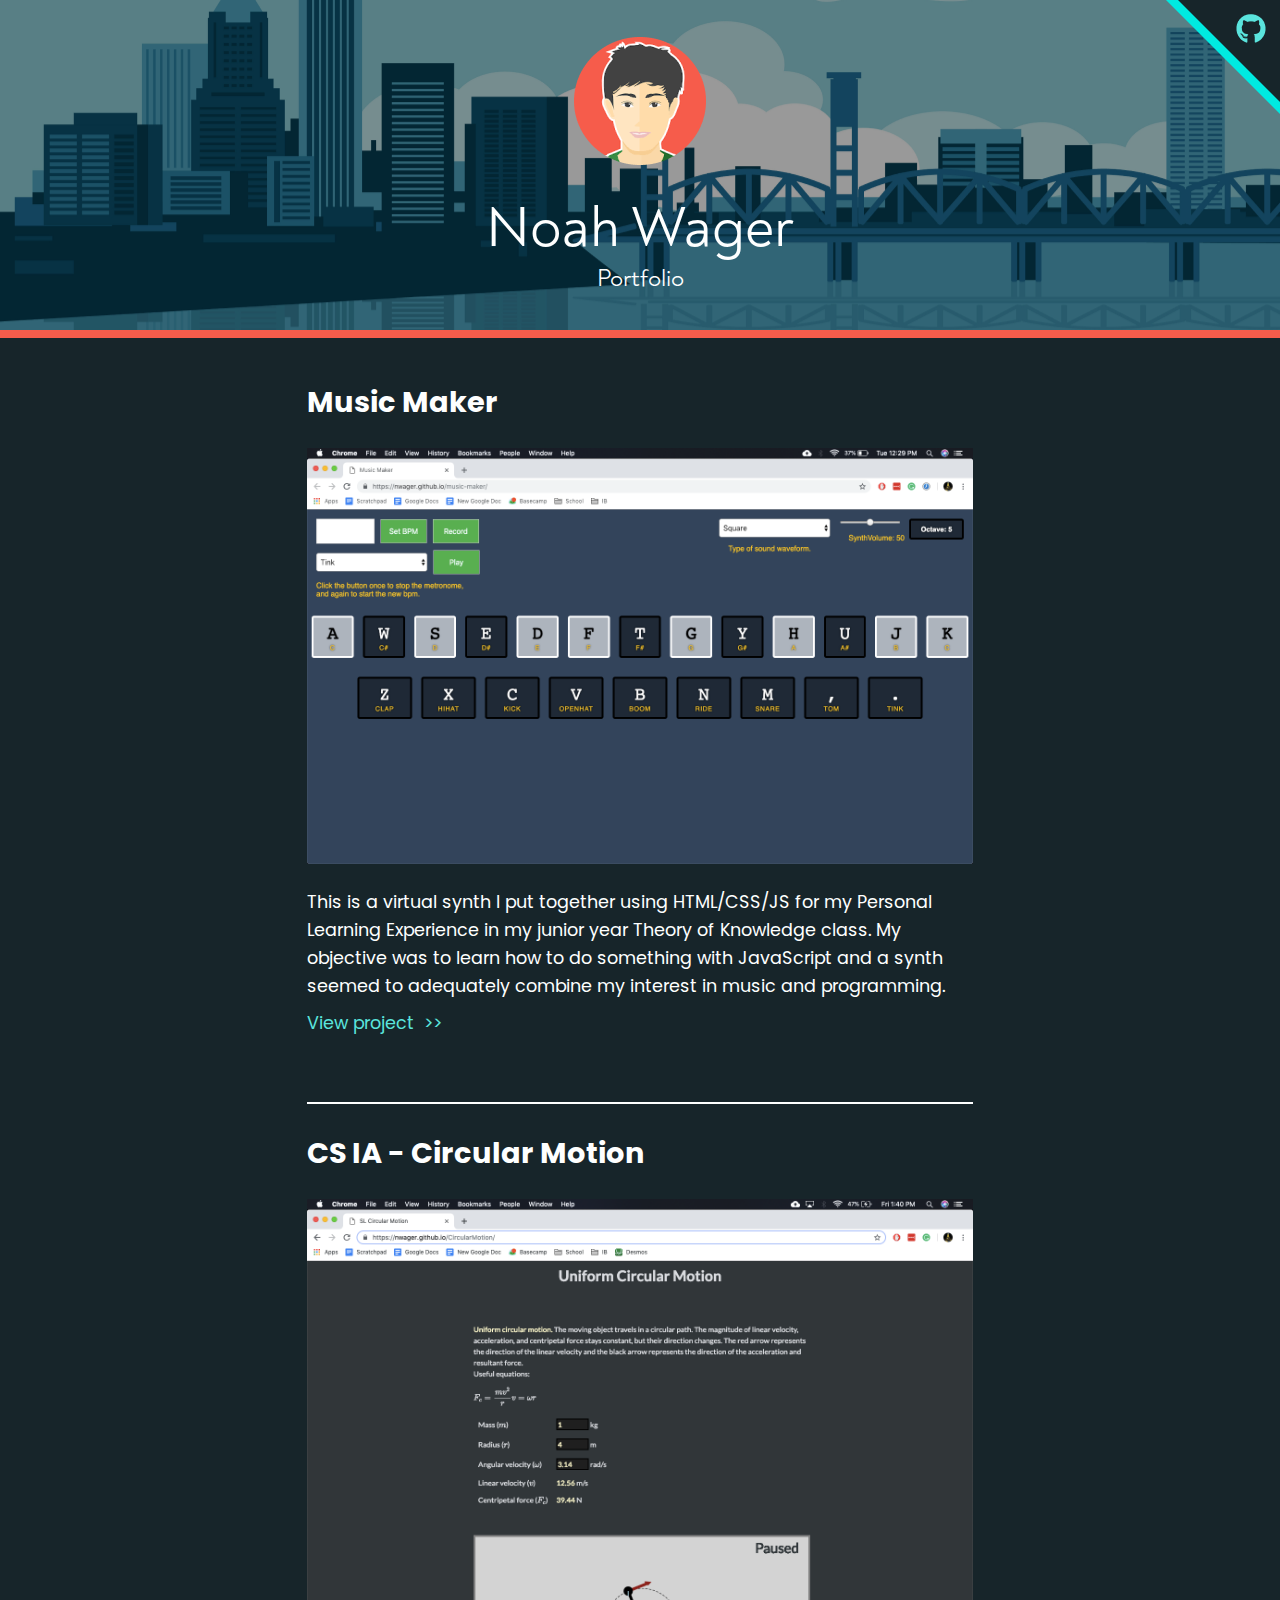
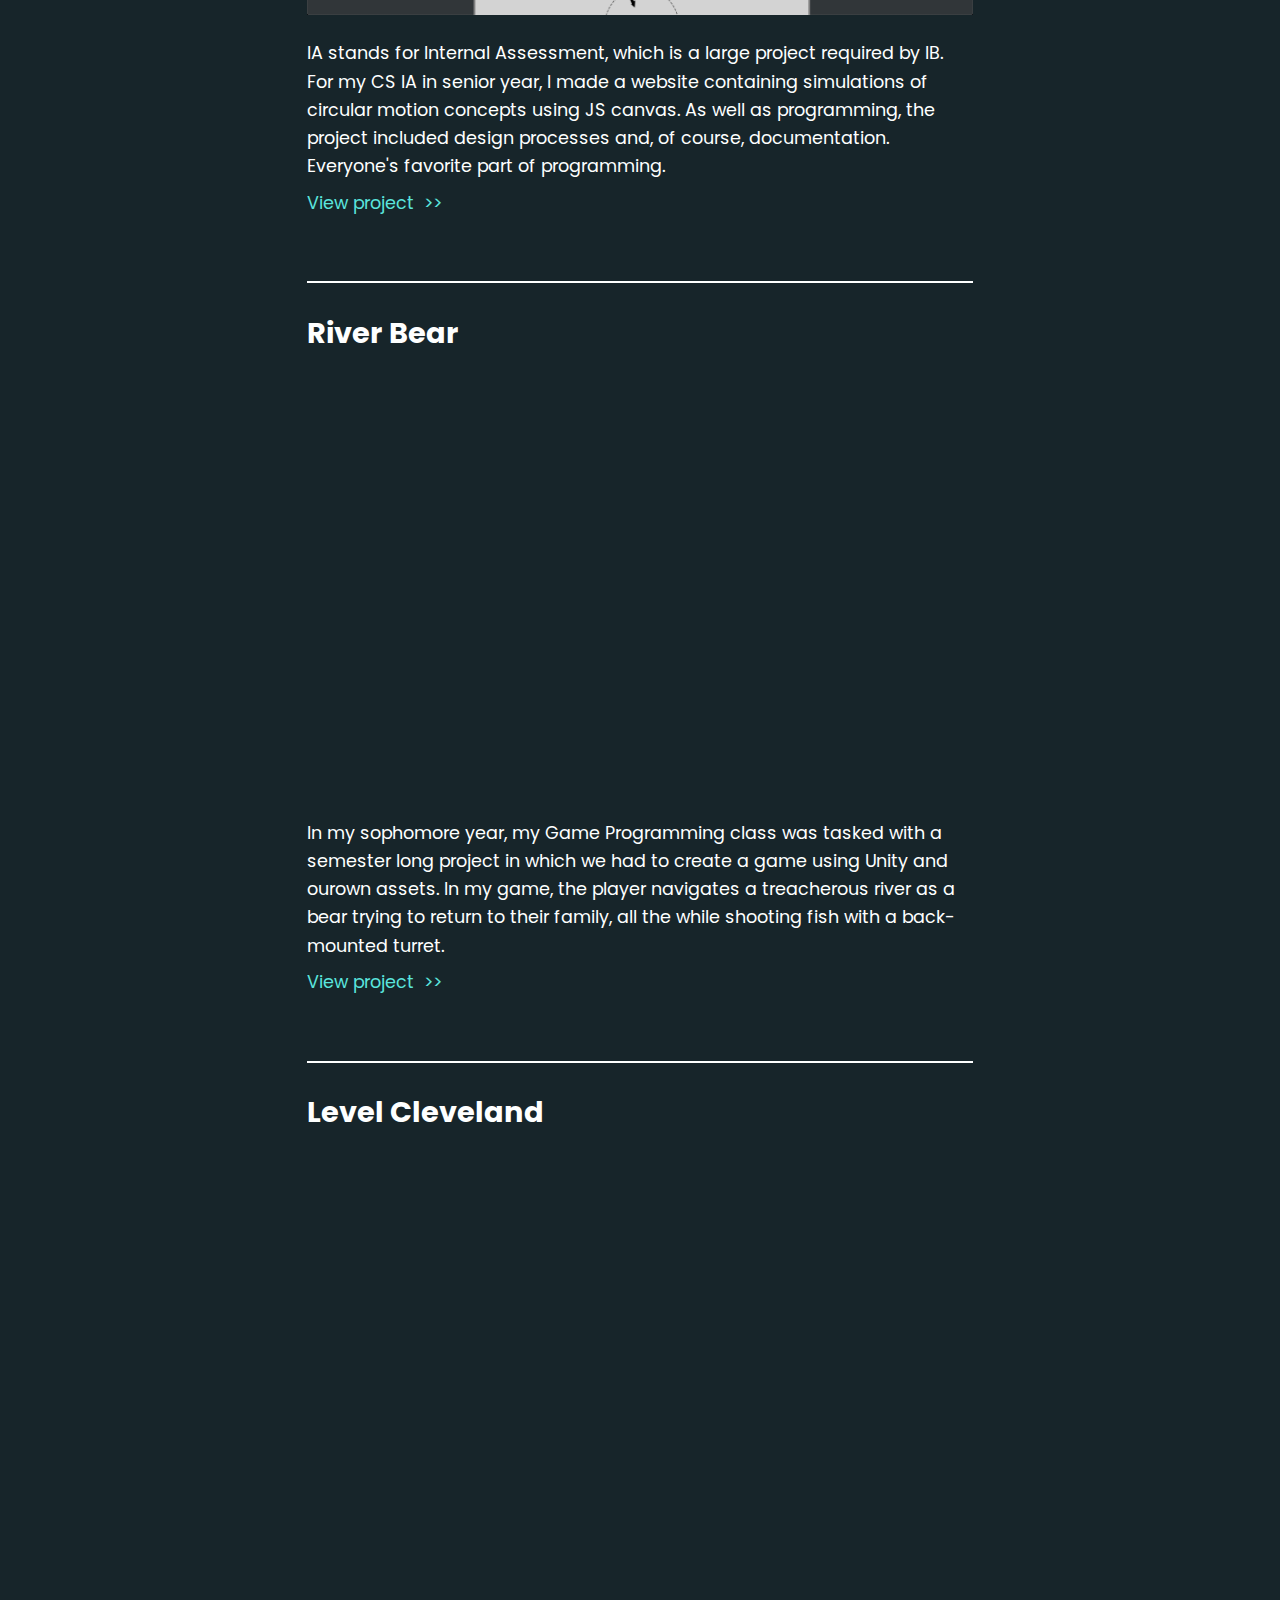
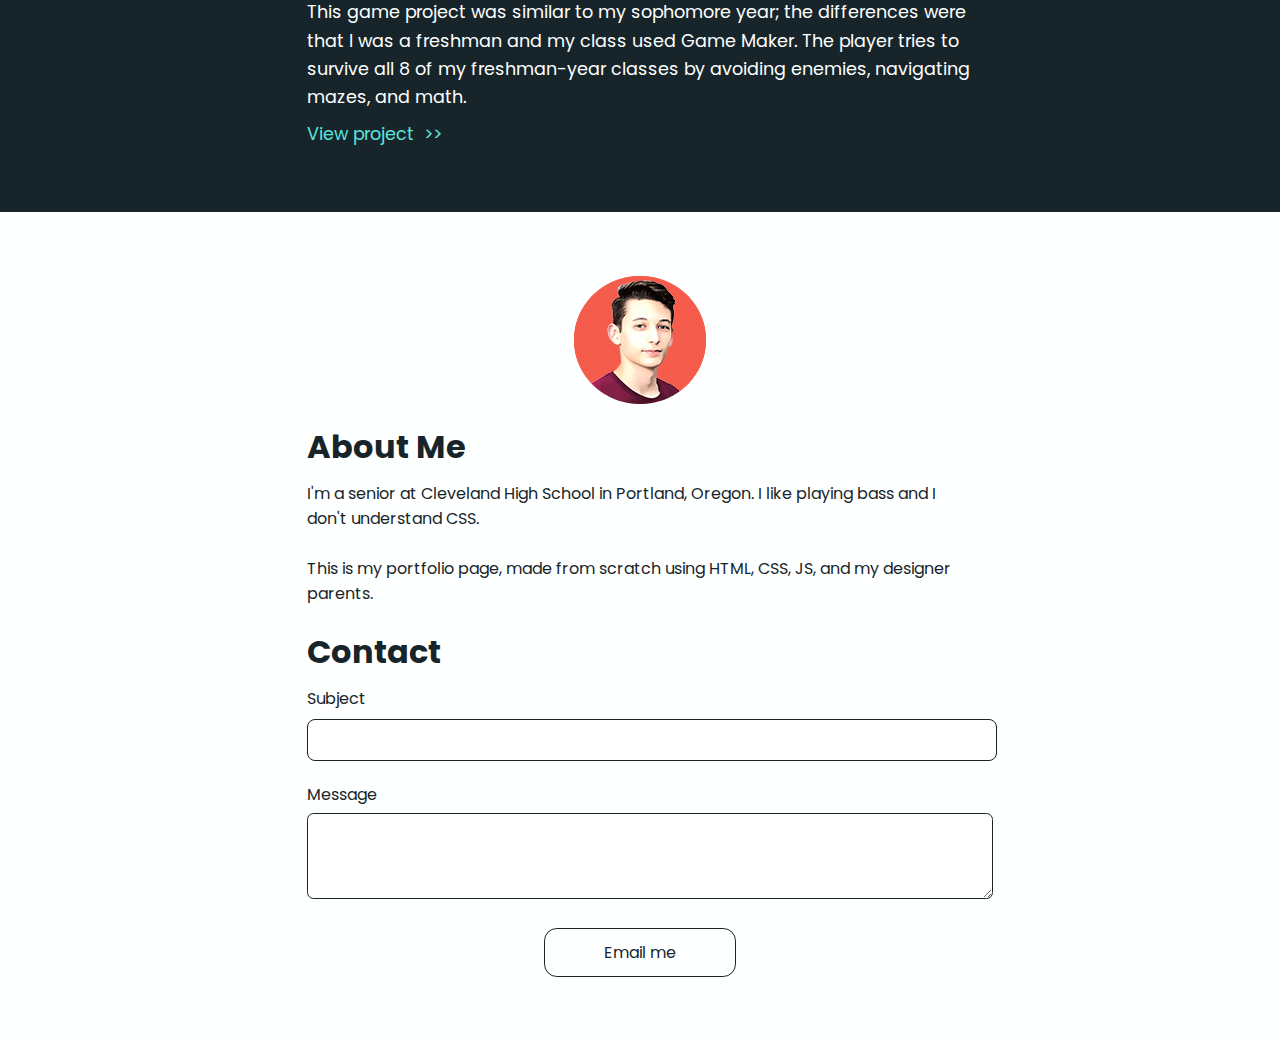
==== index.html @ 77e12c69 "Add files via upload" ====
<!DOCTYPE html>
<html>
<head>
	<title>Noah's Portfolio</title>
	<meta charset="utf-8" lang="en">
	<link rel="stylesheet" type="text/css" href="portfolio.css">
	<link href="https://fonts.googleapis.com/css?family=Poppins" rel="stylesheet">

	<script src="contact.js"></script>

</head>
<body>

	<a class="trianglelink" href="https://github.com/nwager/nwager.github.io" target="_blank">
		<div class="triborder"></div>
		<div class="triangle"></div>
		<img class="githubimg" src="images/github.png" alt="Github">
	</a>
	
	<div id="banner">
		<img src="images/pic.png" alt="Portrait">
		<h1>Noah Wager</h1>
		<h2>Portfolio</h2>
	</div>

	<div class="projects">
		<div class="first">
			<h2 class="projHead">Music Maker</h2>
			<img src="images/MusicMakerCap.png" alt="Screen cap of music maker project">
			<div class="description">
				<p>This is a virtual synth I put together using HTML/CSS/JS for my Personal Learning Experience in my junior year Theory of Knowledge class. My objective was to learn how to  do something with JavaScript and a synth seemed to adequately combine my interest in music and programming.</p>
				<p class="viewProj"><a href="https://nwager.github.io/music-maker/" target="_blank">View project &nbsp>></a></p>
			</div>
		</div>
		<div>
			<h2 class="projHead">CS IA - Circular Motion</h2>
			<img src="images/CircularMotionCap.png" alt="Screen cap of circular motion project">
			<div class="description">
				<p>IA stands for Internal Assessment, which is a large project required by IB. For my CS IA in senior year, I made a website containing simulations of circular motion concepts using JS canvas. As well as programming, the project included design processes and, of course, documentation. Everyone's favorite part of programming.</p>
				<p class="viewProj"><a href="https://nwager.github.io/CircularMotion/" target="_blank">View project &nbsp>></a></p>
			</div>
		</div>
		<div>
			<h2 class="projHead">River Bear</h2>
			<iframe src="https://www.youtube.com/embed/0J-wGurpo0k" frameborder="0" allow="accelerometer; autoplay; encrypted-media; gyroscope; picture-in-picture" allowfullscreen></iframe>
			<div class="description">
				<p>In my sophomore year, my Game Programming class was tasked with a semester long project in which we had to create a game using Unity and ourown assets. In my game, the player navigates a treacherous river as a bear trying to return to their family, all the while shooting fish with a back-mounted turret.</p>
				<p class="viewProj"><a href="https://www.youtube.com/watch?v=0J-wGurpo0k&feature=youtu.be" target="_blank">View project &nbsp>></a></p>
			</div>
		</div>
		<div>
			<h2 class="projHead">Level Cleveland</h2>
			<iframe src="https://www.youtube.com/embed/6TtsChptpiE" frameborder="0" allow="accelerometer; autoplay; encrypted-media; gyroscope; picture-in-picture" allowfullscreen></iframe>
			<div class="description">
				<p>This game project was similar to my sophomore year; the differences were that I was a freshman and my class used Game Maker. The player tries to survive all 8 of my freshman-year classes by avoiding enemies, navigating mazes, and math.</p>
				<p class="viewProj"><a href="https://www.youtube.com/watch?v=6TtsChptpiE&feature=youtu.be" target="_blank">View project &nbsp>></a></p>
			</div>
		</div>
	</div>

	<div class="footer">
		<img src="images/pic_4.png">
		<h2>About Me</h2>
		<p>I'm a senior at Cleveland High School in Portland, Oregon. I like playing bass and I don't understand CSS.<br><br>
		This is my portfolio page, made from scratch using HTML, CSS, JS, and my designer parents.</p>

		<h2 class="contacth2">Contact</h2>
		<div class="contact">
			<p>Subject</p>
			<input type="text" id="subject" name="subject">

			<p>Message</p>
			<textarea id="message" name="message"></textarea>
		</div>

		<div id="emaildiv">
				<a id ="emaillink">Email me</a>
		</div>
	</div>
</body>
</html>
---- portfolio.css ----
@font-face { 
	font-family: 'Noah-Regular';
	src: url('Noah-Free/Noah-Regular.woff') format('woff');
}

@font-face {
	font-family: 'Noah-Bold';
	src: url('Noah-Free/Noah-Bold.woff') format('woff');
}

body {
	background-color: #17252A;
	display: block;
	font-family: 'Poppins', sans-serif;
	color: #feffff;
}

* {
	margin: auto;
}

#banner {
	background-image: url("images/bg.png");
	padding: 2.3em 0;
	border-bottom: 0.5em solid #f65c4b;
}

#banner h1 {
	font-family: Noah-Regular;
	font-weight: normal;
	font-style: normal;
	text-align: center;
	font-size: 3.6em;
}

#banner h2 {
	font-family: Noah-Regular;
	font-weight: normal;
	font-style: normal;
	text-align: center;
	font-size: 1.5em;
}

#banner img {
	margin-right: auto;
	margin-left: auto;
	display: block;
	padding-bottom: 1.7em;
}

.projects img {
	display: block;
	width: 52vw;
	height: 32.5vw;
	padding: 1.5em 0;
}

.description {
	width: 52%;
	text-align: left;
	font-size: 1.1em;
	line-height: 1.6em;
}

.viewProj {
	padding-top: 0.5em;
}

.viewProj a {
	color: #5AE4DD;
}

.viewProj a:hover {
	color: #85ece7;
}

.projHead {
	width: 52%;
	text-align: left;
	font-size: 1.8em;
	padding-top: 1em;
	border-top: 2px solid #feffff;
}

.first h2 {
	border-top: 0;
	margin-top: 0.5em;
}

.projects > div {
	margin-bottom: 4em;
}

.projects > div:last-child {
	margin-bottom: 4em;
}

iframe {
	display: block;
	width: 52vw;
	height: 32.5vw;
	padding: 1.5em 0;
}

a {
	text-decoration: none;
	color: #feffff;
}

.triborder {
	position: absolute;
	top: 0;
	right: 0;
	width: 0;
	height: 0;
	border: 3.6em solid #00eae1;
	border-left: 3.6em solid transparent;
	border-bottom: 3.6em solid transparent;
}

.triangle {
	position: absolute;
	top: 0;
	right: 0;
	width: 0;
	height: 0;
	border: 3.2em solid #17252a;
	border-left: 3.2em solid transparent;
	border-bottom: 3.2em solid transparent;
}

.trianglelink:hover .triangle {
	border: 3.2em solid black;
	border-left: 3.2em solid transparent;
	border-bottom: 3.2em solid transparent;}

.githubimg {
	position: absolute;
	top: 0.9em;
	right: 0.9em;
}

.footer {
	background-color: #feffff;
	color: #17252a;
	padding: 4em 0;
}

.footer h2 {
	width: 52%;
	text-align: left;
	font-size: 2em;
	margin: 0 auto 0.3em;
}

.contacth2 {
	padding-top: 0.7em;
}

.footer p {
	width: 52%;
	text-align: left;
}

.footer img {
	margin-right: auto;
	margin-left: auto;
	display: block;
	padding-bottom: 1.2em;
}

#emaildiv {
	width: 100%;
  	text-align: center;
}

#emaildiv a {
	display: inline-block;
	margin: 0 auto;
	text-align: center;
	color: #17252a;
	background-color: #feffff;
	border: 1px solid #17252a;
	border-radius: 0.8em;
	padding: 0.7em 3.7em;
}

#emaildiv a:hover {
	background-color: #17252a;
	color: #feffff;
	cursor: pointer;
}

#emaildiv a:active {
	background-color: black;
	color: #feffff;
}

.contact {
	width: 52%;
	text-align: left;
}

.contact p {
	margin: 0;
}

#subject {
	width: 100%;
	border: 1px solid #17252a;
	border-radius: 0.5em;
	padding: 0.7em;
	margin: 0.5em 0 1.3em 0;
	font-size: 1em;
}

#message {
	width: 100%;
	height: 5em;
	border: 1px solid #17252a;
	border-radius: 0.5em;
	padding: 0.7em;
	margin: 0.5em 0 1.7em 0;
	font-size: 1em;
	resize: vertical;
	min-height: 2em;
	line-height: 1.3;
}
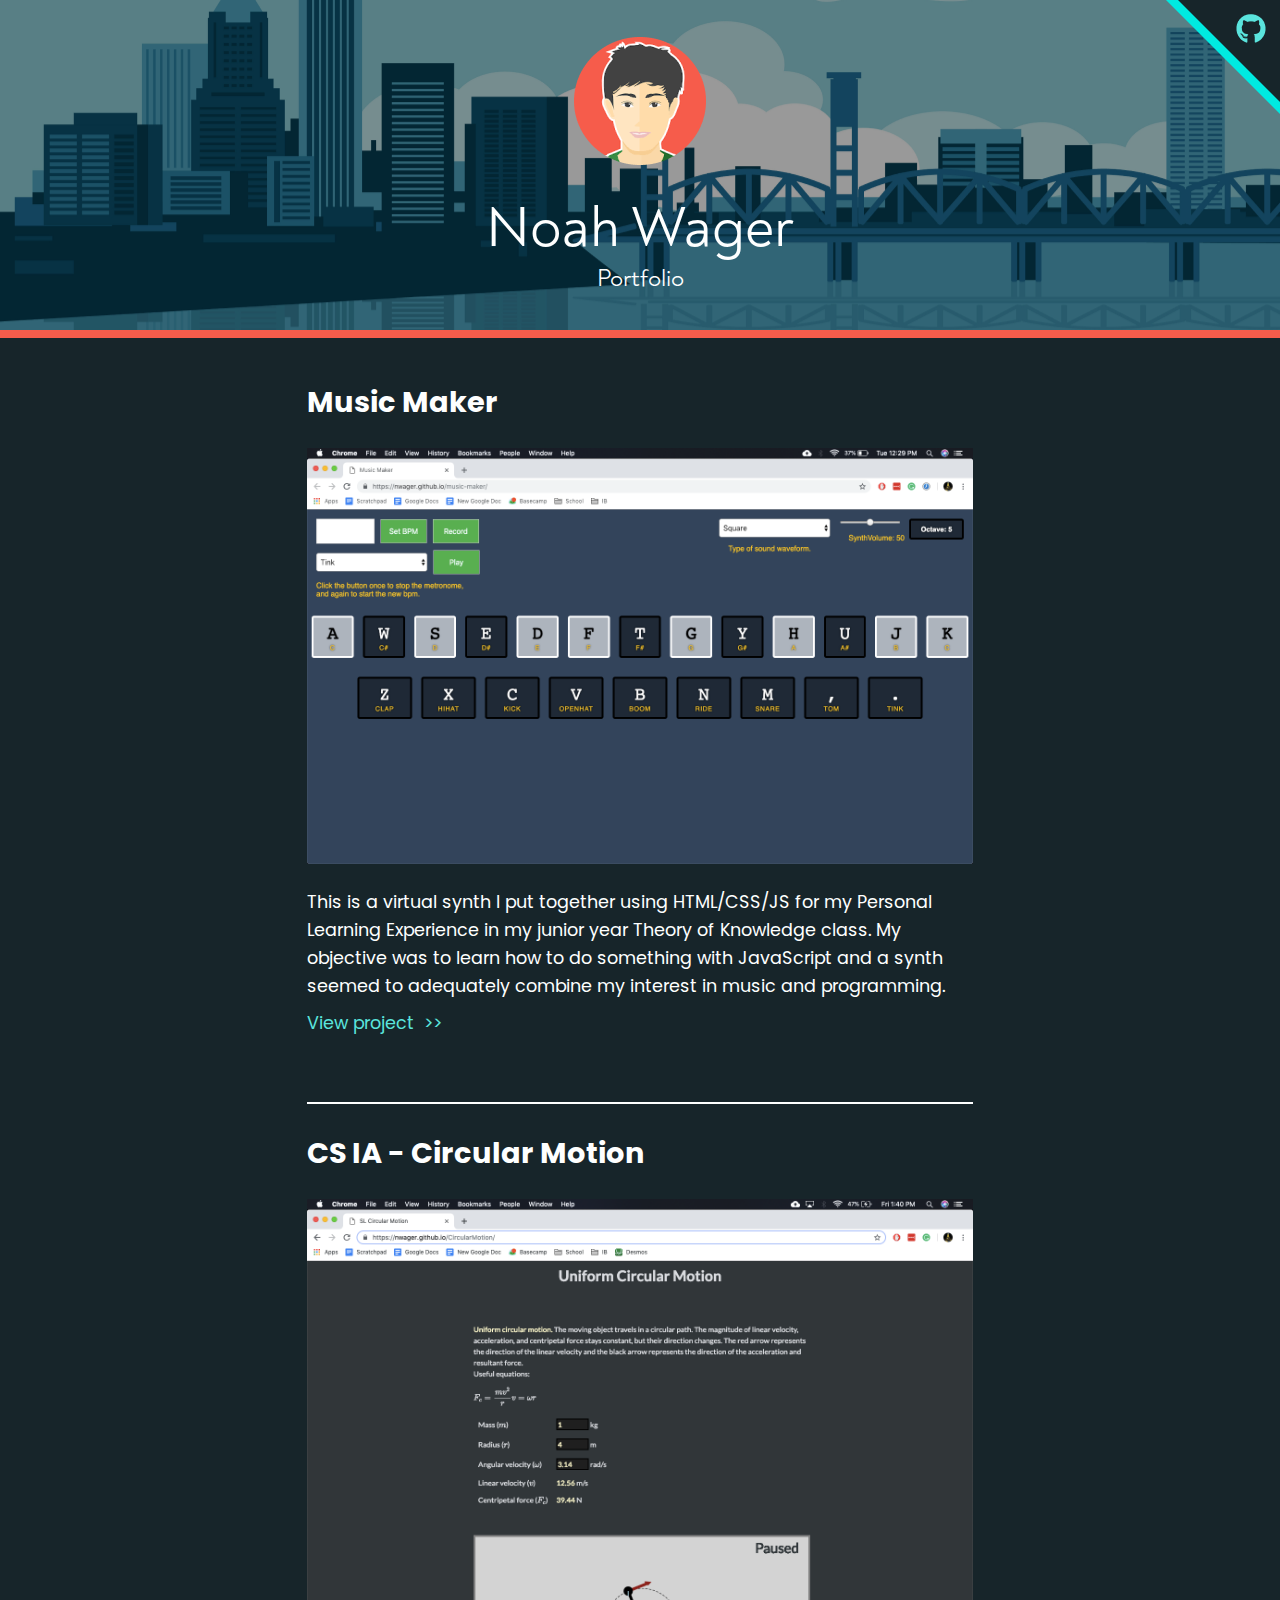
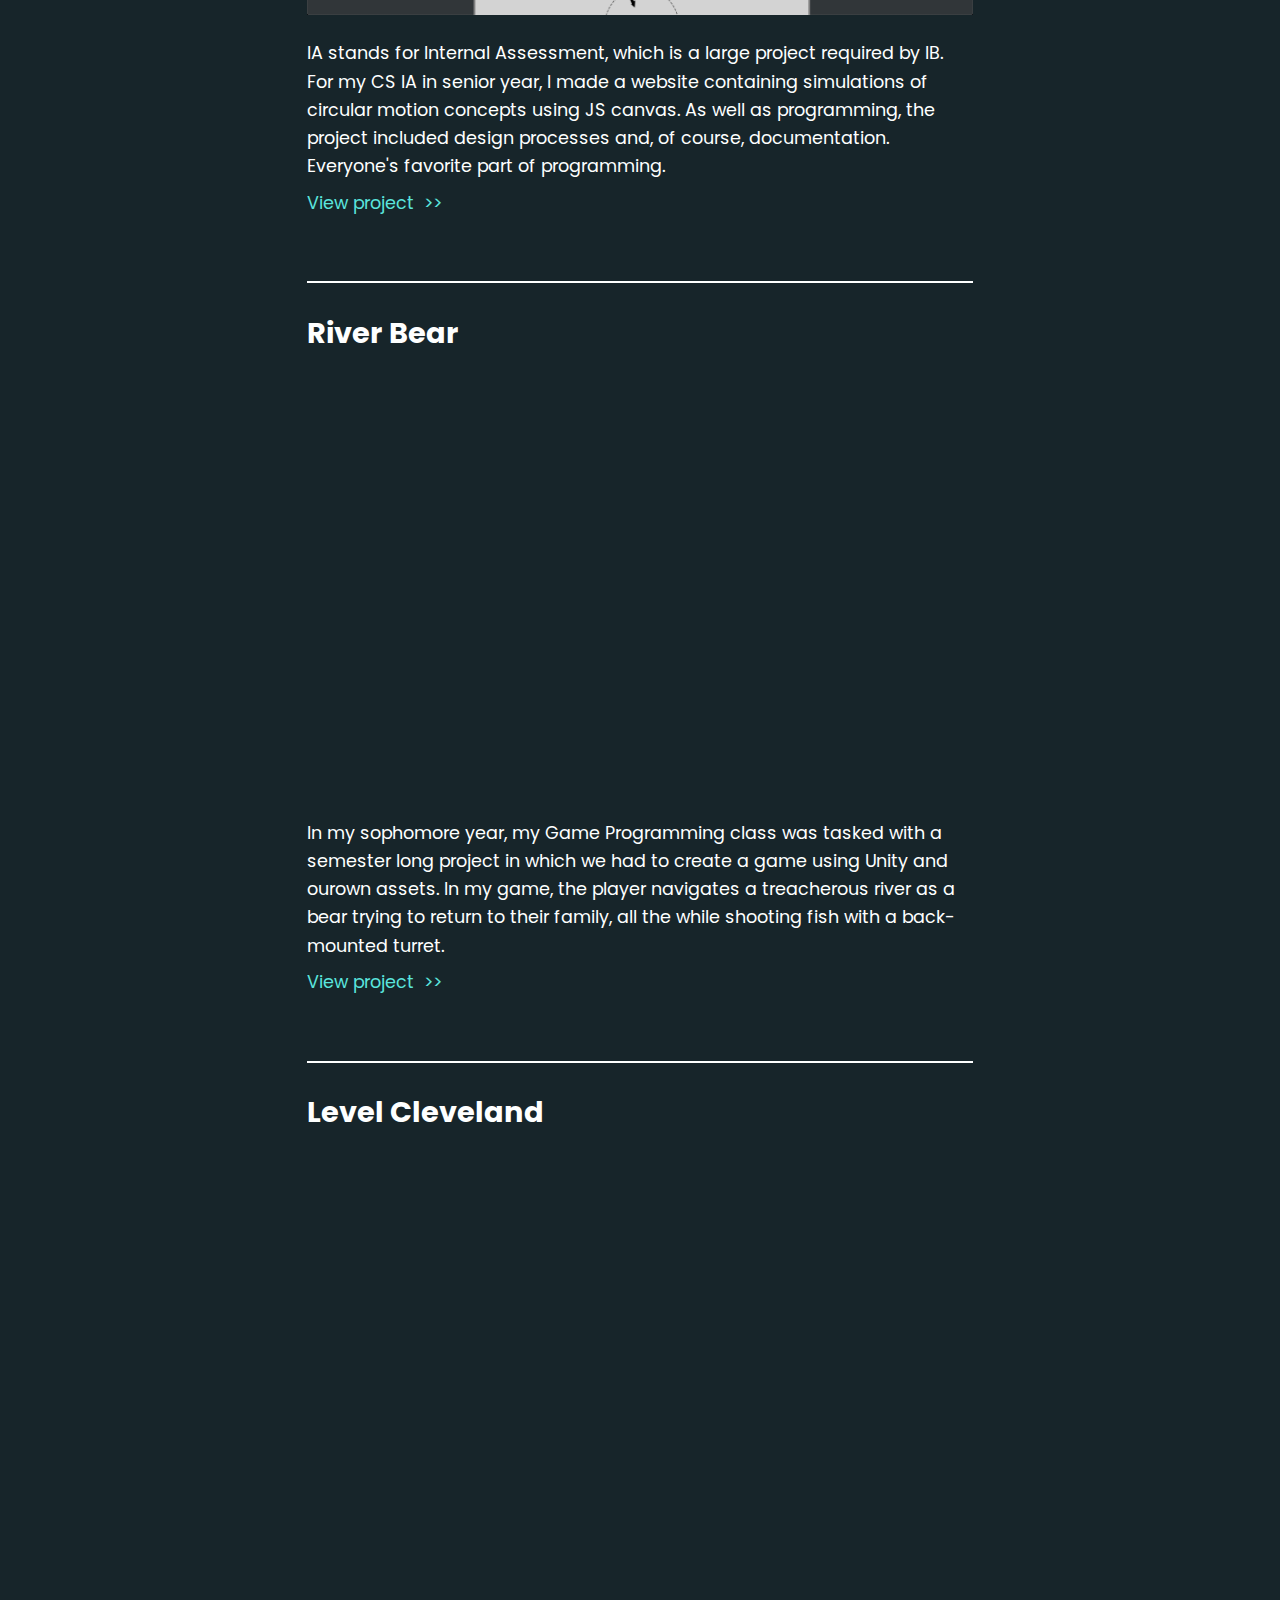
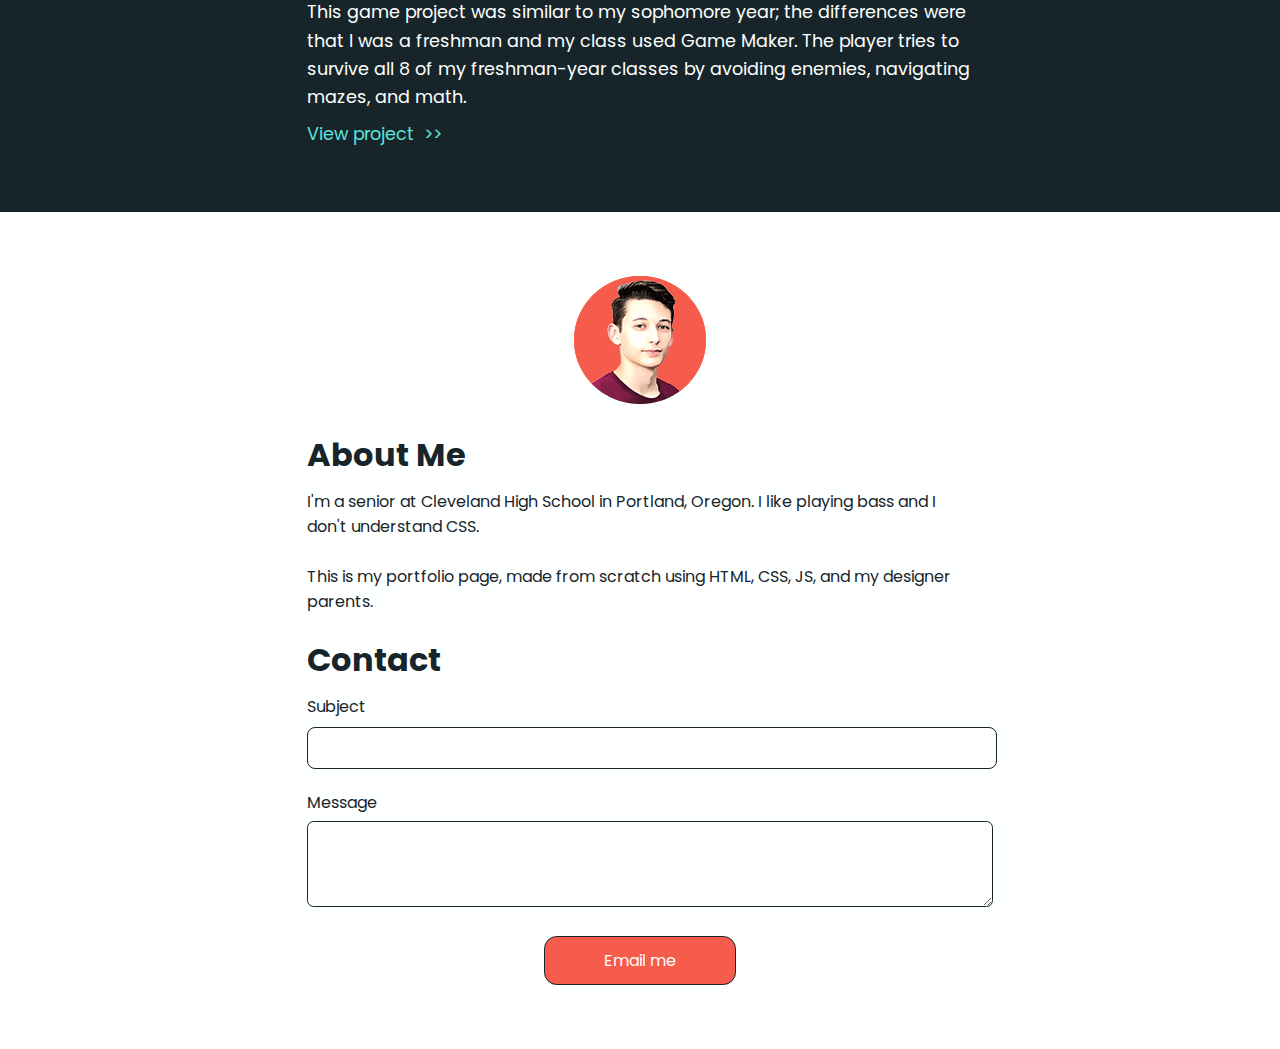
==== commit aedea422: "Add files via upload" ====
--- a/index.html
+++ b/index.html
@@ -6,22 +6,33 @@
 	<link rel="stylesheet" type="text/css" href="portfolio.css">
 	<link href="https://fonts.googleapis.com/css?family=Poppins" rel="stylesheet">
 
-	<script src="contact.js"></script>
+	<script src="https://ajax.googleapis.com/ajax/libs/jquery/3.3.1/jquery.min.js"></script>
+
+	<link rel="apple-touch-icon" sizes="180x180" href="images/apple-touch-icon.png">
+	<link rel="icon" type="image/png" sizes="32x32" href="images/favicon-32x32.png">
+	<link rel="icon" type="image/png" sizes="16x16" href="images/favicon-16x16.png">
+	<link rel="manifest" href="images/site.webmanifest">
+	<link rel="mask-icon" href="images/safari-pinned-tab.svg" color="#f65c4b">
+	<link rel="shortcut icon" href="images/favicon.ico">
+	<meta name="msapplication-TileColor" content="#f65c4b">
+	<meta name="msapplication-config" content="images/browserconfig.xml">
+	<meta name="theme-color" content="#fffff">
 
 </head>
 <body>
+	
+	<div id="banner">
+		<img src="images/pic.png" alt="Portrait">
+		<h1>Noah Wager</h1>
+		<h2>Portfolio</h2>
+	</div>
+	<div id="banneroverlay"></div>
 
 	<a class="trianglelink" href="https://github.com/nwager/nwager.github.io" target="_blank">
 		<div class="triborder"></div>
 		<div class="triangle"></div>
 		<img class="githubimg" src="images/github.png" alt="Github">
 	</a>
-	
-	<div id="banner">
-		<img src="images/pic.png" alt="Portrait">
-		<h1>Noah Wager</h1>
-		<h2>Portfolio</h2>
-	</div>
 
 	<div class="projects">
 		<div class="first">
@@ -77,5 +88,8 @@
 				<a id ="emaillink">Email me</a>
 		</div>
 	</div>
+
+	<script src="contact.js"></script>
+
 </body>
 </html>
--- a/portfolio.css
+++ b/portfolio.css
@@ -1,3 +1,15 @@
+/*
+color palette {
+	
+	#feffff whiteish
+	#17252a blackish
+	#f65c4b reddish
+	#5ae4dd electric blue
+	#85ece7 light electric blue
+
+	#00eae1 github icon
+}
+*/
 @font-face { 
 	font-family: 'Noah-Regular';
 	src: url('Noah-Free/Noah-Regular.woff') format('woff');
@@ -166,7 +178,7 @@
 	margin-right: auto;
 	margin-left: auto;
 	display: block;
-	padding-bottom: 1.2em;
+	padding-bottom: 1.7em;
 }
 
 #emaildiv {
@@ -178,8 +190,8 @@
 	display: inline-block;
 	margin: 0 auto;
 	text-align: center;
-	color: #17252a;
-	background-color: #feffff;
+	color: #feffff;
+	background-color: #f65c4b;
 	border: 1px solid #17252a;
 	border-radius: 0.8em;
 	padding: 0.7em 3.7em;
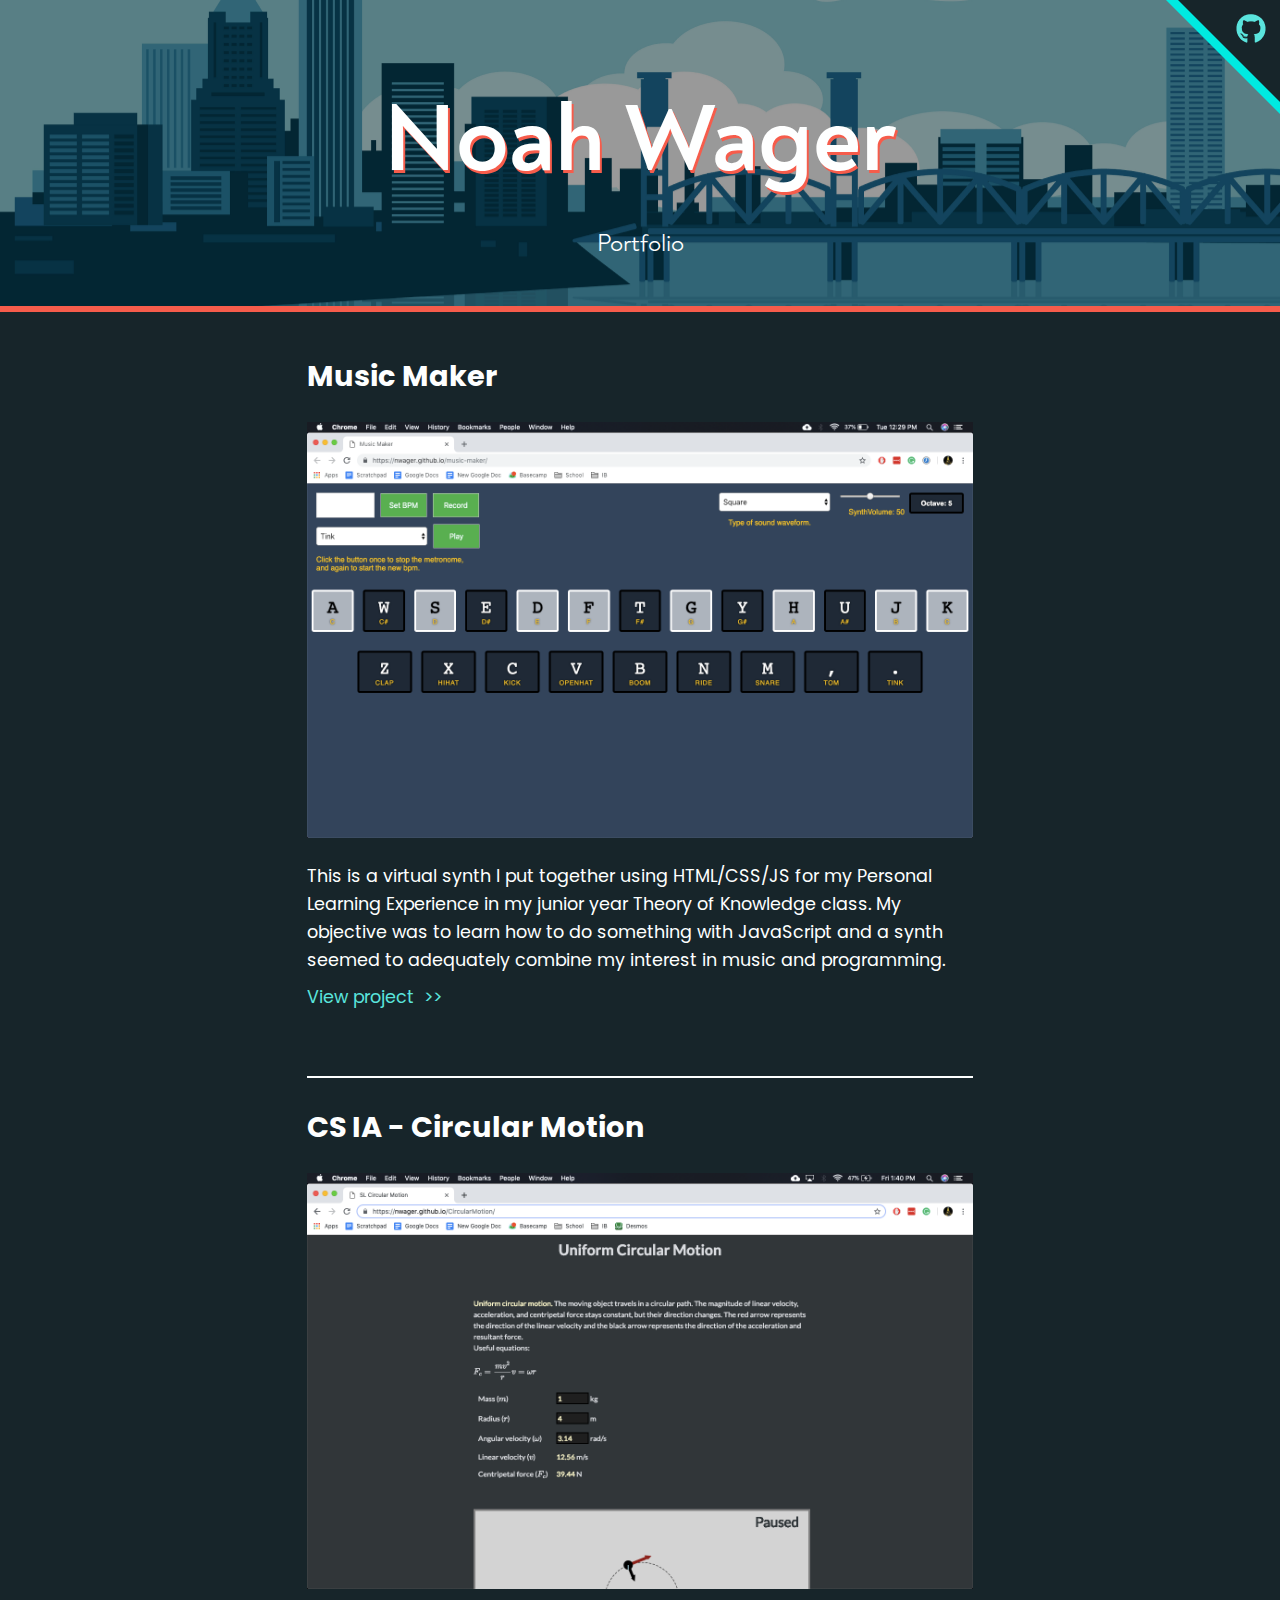
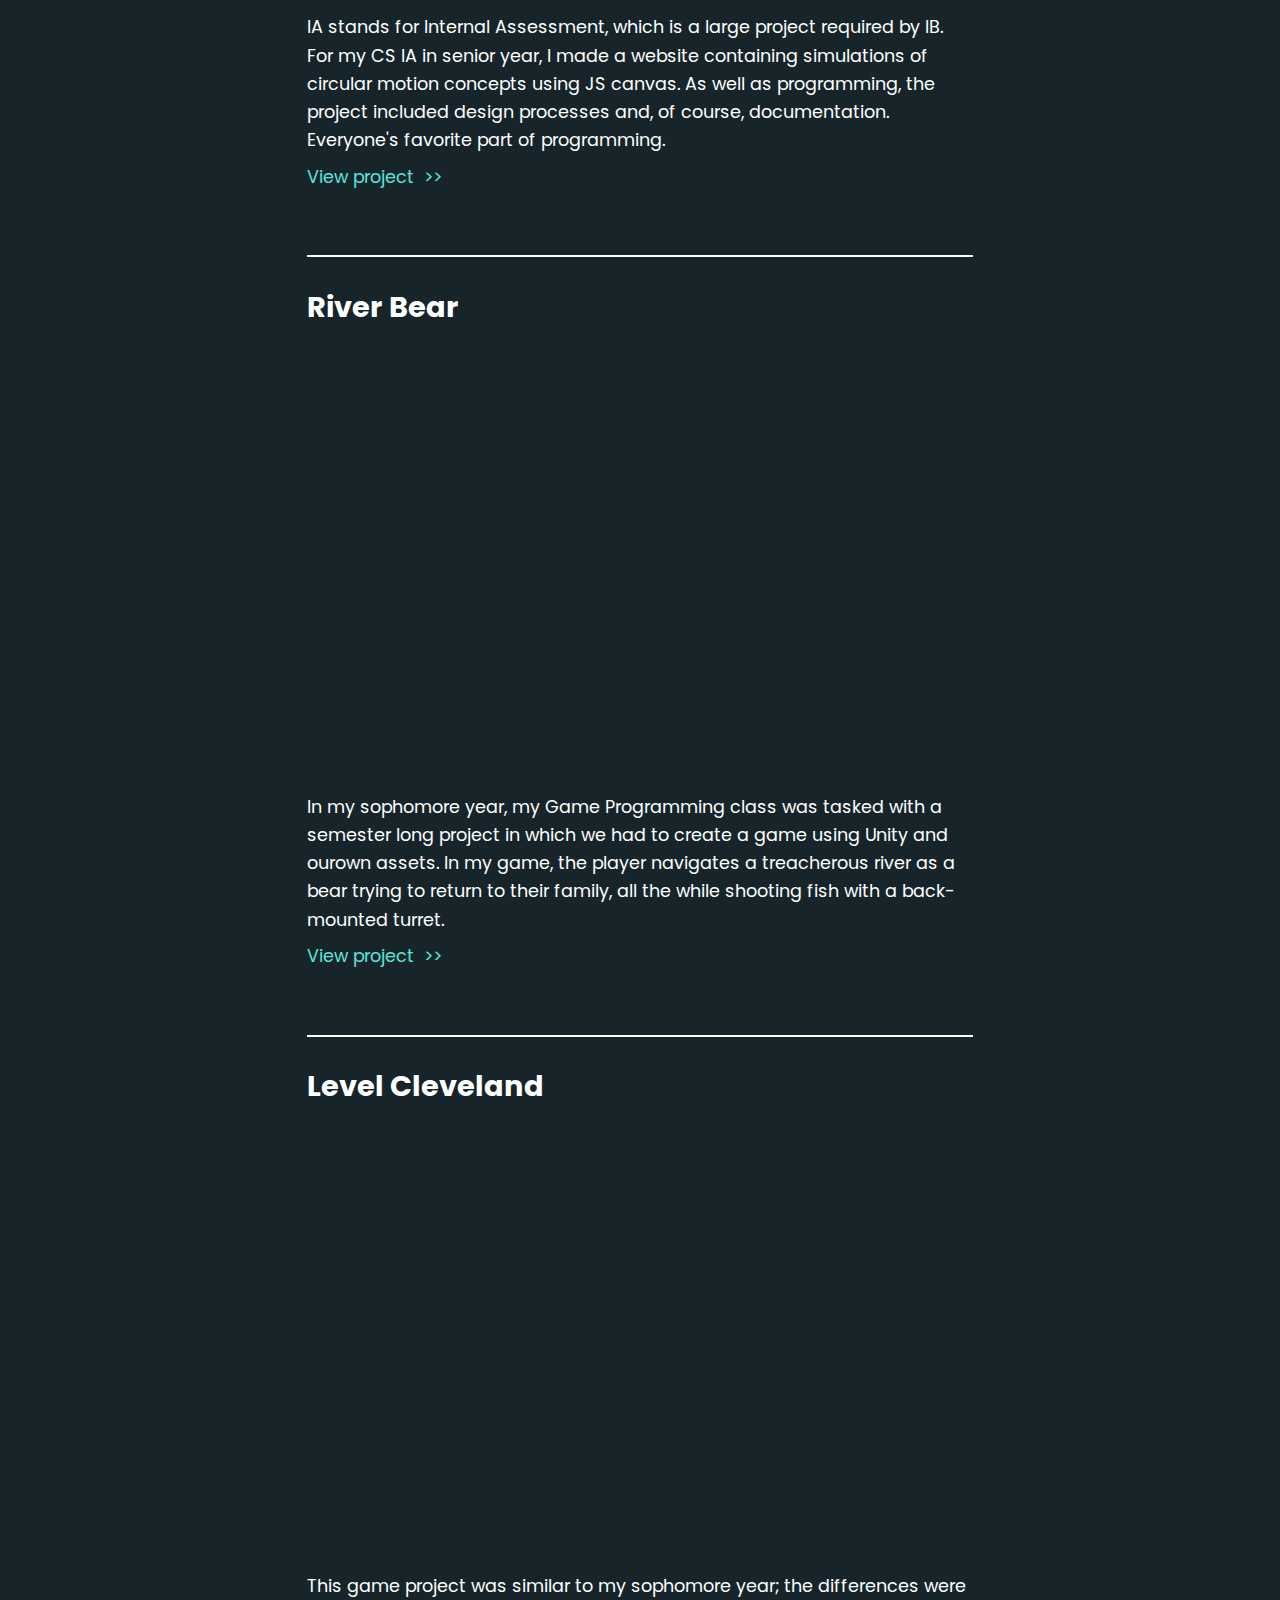
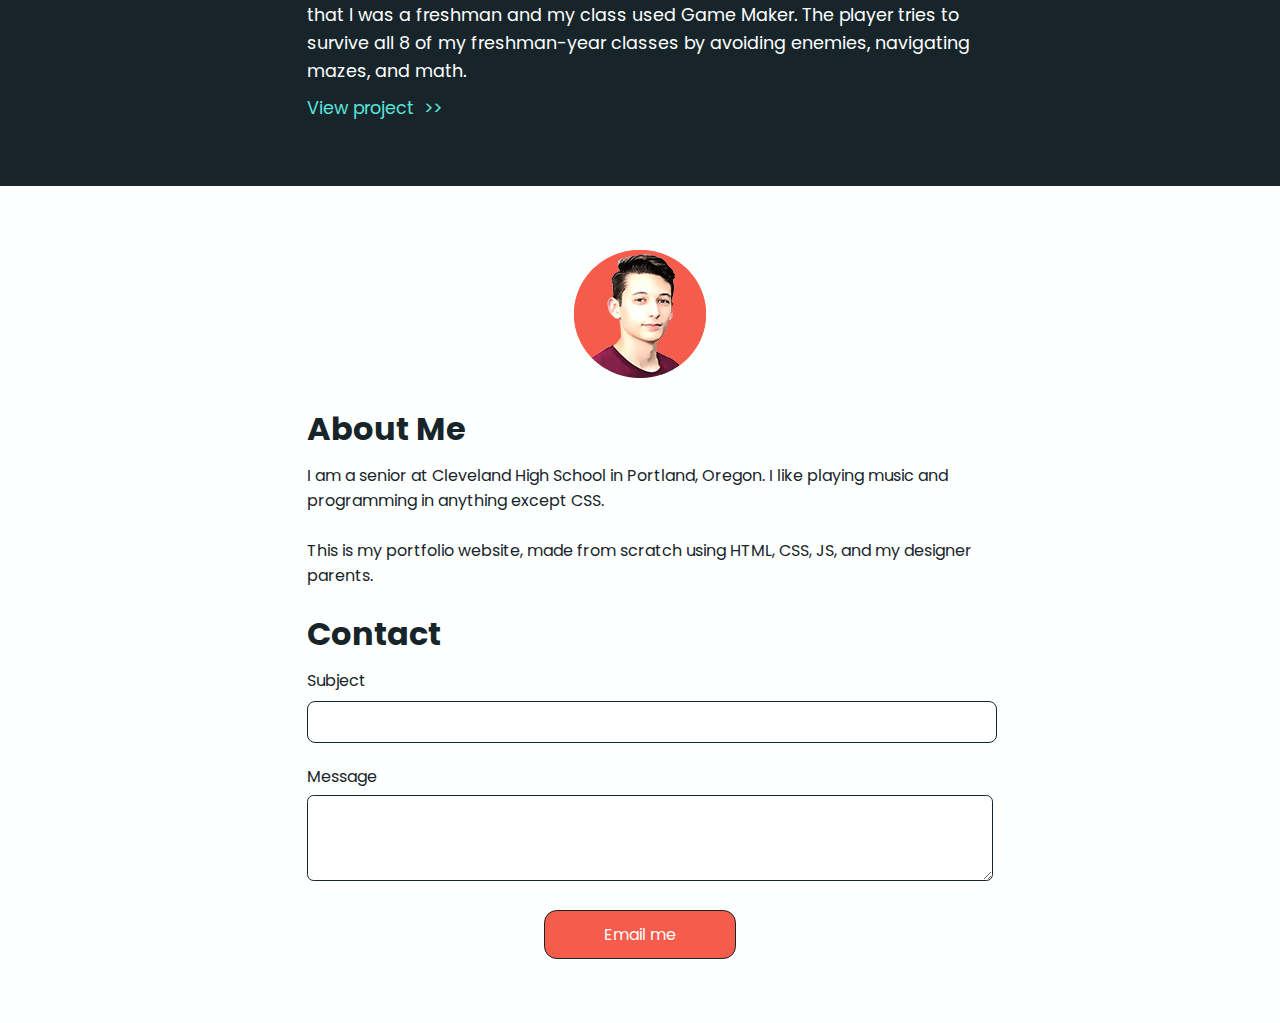
==== commit fb164e1e: "Add files via upload" ====
--- a/index.html
+++ b/index.html
@@ -6,8 +6,9 @@
 	<link rel="stylesheet" type="text/css" href="portfolio.css">
 	<link href="https://fonts.googleapis.com/css?family=Poppins" rel="stylesheet">
 
-	<script src="https://ajax.googleapis.com/ajax/libs/jquery/3.3.1/jquery.min.js"></script>
+	<!--<script src="https://ajax.googleapis.com/ajax/libs/jquery/3.3.1/jquery.min.js"></script>-->
 
+	<!--
 	<link rel="apple-touch-icon" sizes="180x180" href="images/apple-touch-icon.png">
 	<link rel="icon" type="image/png" sizes="32x32" href="images/favicon-32x32.png">
 	<link rel="icon" type="image/png" sizes="16x16" href="images/favicon-16x16.png">
@@ -17,12 +18,15 @@
 	<meta name="msapplication-TileColor" content="#f65c4b">
 	<meta name="msapplication-config" content="images/browserconfig.xml">
 	<meta name="theme-color" content="#fffff">
+	-->
+
+	<link rel="shortcut icon" type="image/png" href="images/favicon_v2.png">
 
 </head>
 <body>
 	
 	<div id="banner">
-		<img src="images/pic.png" alt="Portrait">
+		<!--<img src="images/pic.png" alt="Portrait">-->
 		<h1>Noah Wager</h1>
 		<h2>Portfolio</h2>
 	</div>
@@ -72,8 +76,8 @@
 	<div class="footer">
 		<img src="images/pic_4.png">
 		<h2>About Me</h2>
-		<p>I'm a senior at Cleveland High School in Portland, Oregon. I like playing bass and I don't understand CSS.<br><br>
-		This is my portfolio page, made from scratch using HTML, CSS, JS, and my designer parents.</p>
+		<p>I am a senior at Cleveland High School in Portland, Oregon. I like playing music and programming in anything except CSS.<br><br>
+		This is my portfolio website, made from scratch using HTML, CSS, JS, and my designer parents.</p>
 
 		<h2 class="contacth2">Contact</h2>
 		<div class="contact">
--- a/portfolio.css
+++ b/portfolio.css
@@ -1,6 +1,6 @@
 /*
 color palette {
-	
+
 	#feffff whiteish
 	#17252a blackish
 	#f65c4b reddish
@@ -33,16 +33,19 @@
 
 #banner {
 	background-image: url("images/bg.png");
-	padding: 2.3em 0;
-	border-bottom: 0.5em solid #f65c4b;
+	/*padding: 2.3em 0;*/
+	padding: 5em 0 3em 0;
+	border-bottom: 0.4em solid #f65c4b;
 }
 
 #banner h1 {
-	font-family: Noah-Regular;
+	font-family: Noah-Bold;
 	font-weight: normal;
 	font-style: normal;
 	text-align: center;
-	font-size: 3.6em;
+	font-size: 6em;
+	text-shadow: 0.025em 0.03em #f65c4b;
+	margin-bottom: 0.3em;
 }
 
 #banner h2 {
@@ -52,14 +55,14 @@
 	text-align: center;
 	font-size: 1.5em;
 }
-
+/*
 #banner img {
 	margin-right: auto;
 	margin-left: auto;
 	display: block;
 	padding-bottom: 1.7em;
 }
-
+*/
 .projects img {
 	display: block;
 	width: 52vw;
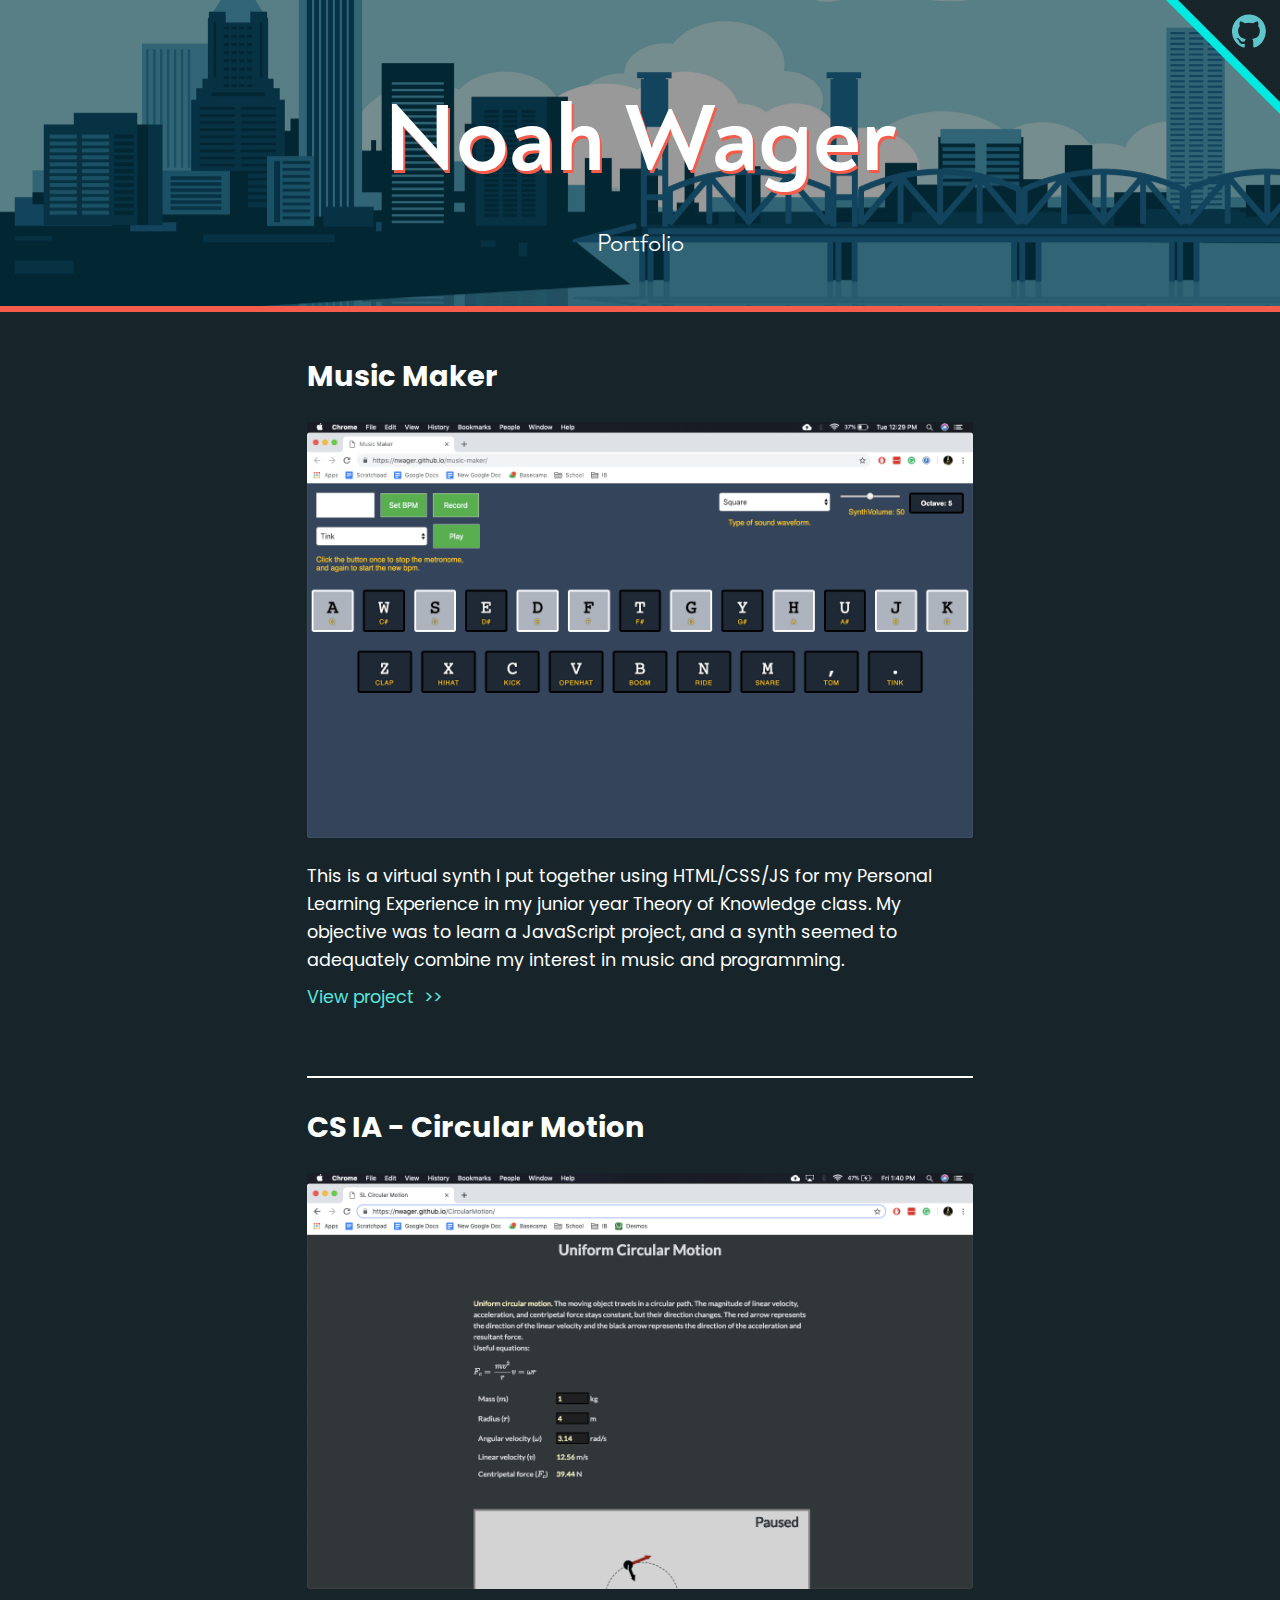
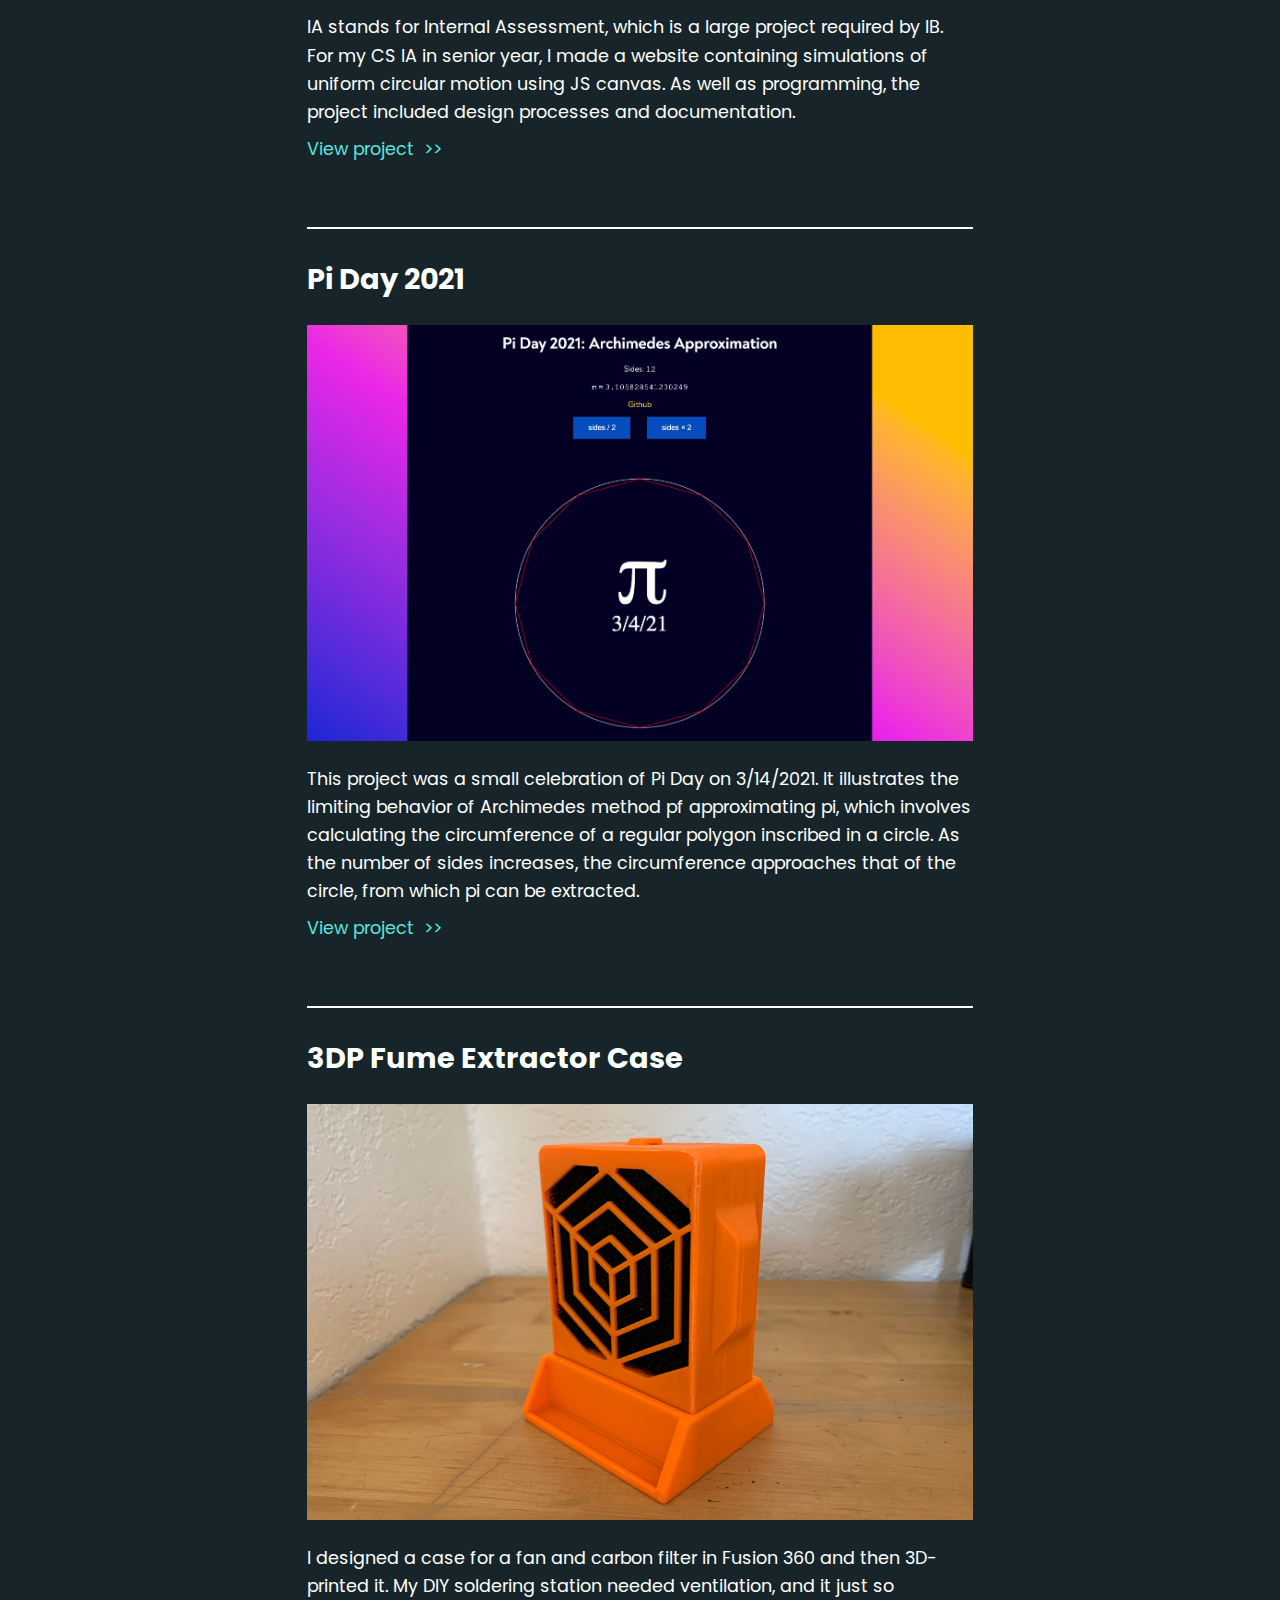
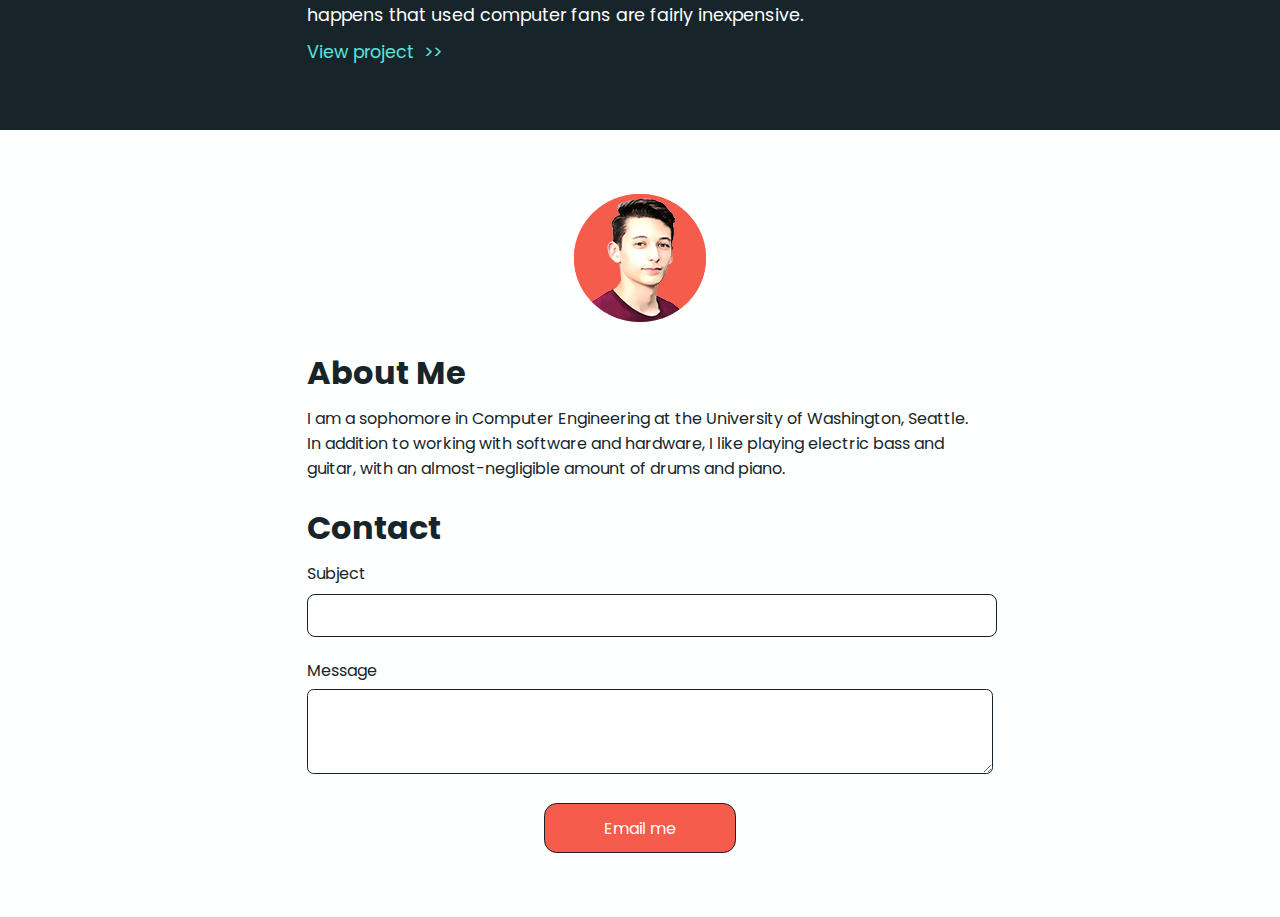
==== commit f86896c6: "Add files via upload" ====
--- a/index.html
+++ b/index.html
@@ -35,7 +35,7 @@
 	<a class="trianglelink" href="https://github.com/nwager/nwager.github.io" target="_blank">
 		<div class="triborder"></div>
 		<div class="triangle"></div>
-		<img class="githubimg" src="images/github.png" alt="Github">
+		<img class="githubimg" src="images/github.svg" alt="Github">
 	</a>
 
 	<div class="projects">
@@ -43,7 +43,7 @@
 			<h2 class="projHead">Music Maker</h2>
 			<img src="images/MusicMakerCap.png" alt="Screen cap of music maker project">
 			<div class="description">
-				<p>This is a virtual synth I put together using HTML/CSS/JS for my Personal Learning Experience in my junior year Theory of Knowledge class. My objective was to learn how to  do something with JavaScript and a synth seemed to adequately combine my interest in music and programming.</p>
+				<p>This is a virtual synth I put together using HTML/CSS/JS for my Personal Learning Experience in my junior year Theory of Knowledge class. My objective was to learn a JavaScript project, and a synth seemed to adequately combine my interest in music and programming.</p>
 				<p class="viewProj"><a href="https://nwager.github.io/music-maker/" target="_blank">View project &nbsp>></a></p>
 			</div>
 		</div>
@@ -51,33 +51,33 @@
 			<h2 class="projHead">CS IA - Circular Motion</h2>
 			<img src="images/CircularMotionCap.png" alt="Screen cap of circular motion project">
 			<div class="description">
-				<p>IA stands for Internal Assessment, which is a large project required by IB. For my CS IA in senior year, I made a website containing simulations of circular motion concepts using JS canvas. As well as programming, the project included design processes and, of course, documentation. Everyone's favorite part of programming.</p>
+				<p>IA stands for Internal Assessment, which is a large project required by IB. For my CS IA in senior year, I made a website containing simulations of uniform circular motion using JS canvas. As well as programming, the project included design processes and documentation.</p>
 				<p class="viewProj"><a href="https://nwager.github.io/CircularMotion/" target="_blank">View project &nbsp>></a></p>
 			</div>
 		</div>
 		<div>
-			<h2 class="projHead">River Bear</h2>
-			<iframe src="https://www.youtube.com/embed/0J-wGurpo0k" frameborder="0" allow="accelerometer; autoplay; encrypted-media; gyroscope; picture-in-picture" allowfullscreen></iframe>
+			<h2 class="projHead">Pi Day 2021</h2>
+			<img src="images/pi-day-cap.png" alt="Screen cap of Archimedes' method of approximating Pi on my website">
 			<div class="description">
-				<p>In my sophomore year, my Game Programming class was tasked with a semester long project in which we had to create a game using Unity and ourown assets. In my game, the player navigates a treacherous river as a bear trying to return to their family, all the while shooting fish with a back-mounted turret.</p>
-				<p class="viewProj"><a href="https://www.youtube.com/watch?v=0J-wGurpo0k&feature=youtu.be" target="_blank">View project &nbsp>></a></p>
+				<p>This project was a small celebration of Pi Day on 3/14/2021. It illustrates the limiting behavior of Archimedes method pf approximating pi, which involves calculating the circumference of a regular polygon inscribed in a circle. As the number of sides increases, the circumference approaches that of the circle, from which pi can be extracted.</p>
+				<p class="viewProj"><a href="https://nwager.github.io/pi-day-2021/" target="_blank">View project &nbsp>></a></p>
 			</div>
 		</div>
 		<div>
-			<h2 class="projHead">Level Cleveland</h2>
-			<iframe src="https://www.youtube.com/embed/6TtsChptpiE" frameborder="0" allow="accelerometer; autoplay; encrypted-media; gyroscope; picture-in-picture" allowfullscreen></iframe>
+			<h2 class="projHead">3DP Fume Extractor Case</h2>
+			<img src="images/fume-ext-face.jpg" alt="Assembled fume extractor">
 			<div class="description">
-				<p>This game project was similar to my sophomore year; the differences were that I was a freshman and my class used Game Maker. The player tries to survive all 8 of my freshman-year classes by avoiding enemies, navigating mazes, and math.</p>
-				<p class="viewProj"><a href="https://www.youtube.com/watch?v=6TtsChptpiE&feature=youtu.be" target="_blank">View project &nbsp>></a></p>
+				<p>I designed a case for a fan and carbon filter in Fusion 360 and then 3D-printed it. My DIY soldering station needed ventilation, and it just so happens that used computer fans are fairly inexpensive.</p>
+				<p class="viewProj"><a href="https://github.com/nwager/3dp-fume-extractor-case/" target="_blank">View project &nbsp>></a></p>
 			</div>
 		</div>
 	</div>
+		
 
 	<div class="footer">
 		<img src="images/pic_4.png">
 		<h2>About Me</h2>
-		<p>I am a senior at Cleveland High School in Portland, Oregon. I like playing music and programming in anything except CSS.<br><br>
-		This is my portfolio website, made from scratch using HTML, CSS, JS, and my designer parents.</p>
+		<p>I am a sophomore in Computer Engineering at the University of Washington, Seattle. In addition to working with software and hardware, I like playing electric bass and guitar, with an almost-negligible amount of drums and piano.</p>
 
 		<h2 class="contacth2">Contact</h2>
 		<div class="contact">
--- a/portfolio.css
+++ b/portfolio.css
@@ -68,6 +68,7 @@
 	width: 52vw;
 	height: 32.5vw;
 	padding: 1.5em 0;
+	object-fit: cover;
 }
 
 .description {
@@ -87,6 +88,7 @@
 
 .viewProj a:hover {
 	color: #85ece7;
+	text-decoration: underline;
 }
 
 .projHead {
@@ -153,6 +155,8 @@
 	position: absolute;
 	top: 0.9em;
 	right: 0.9em;
+	width: 2.1em;
+	height: 2.1em;
 }
 
 .footer {
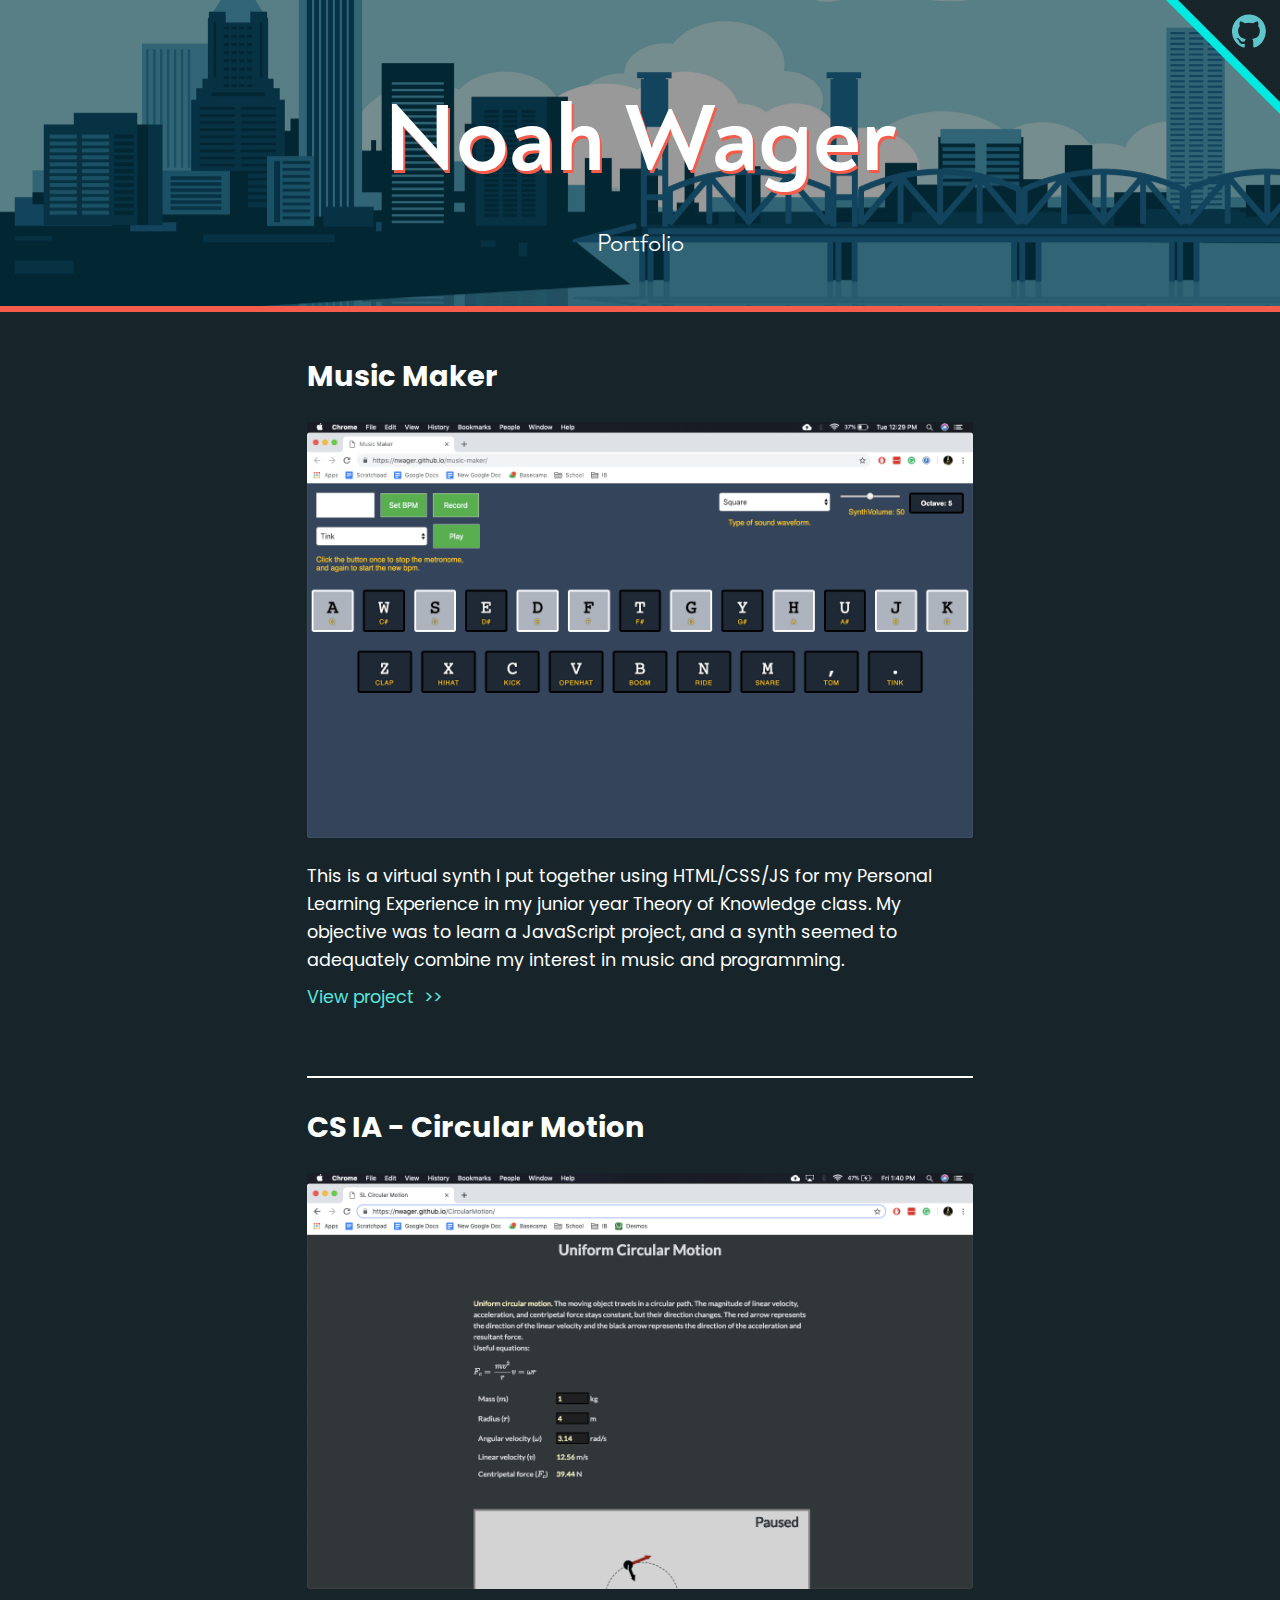
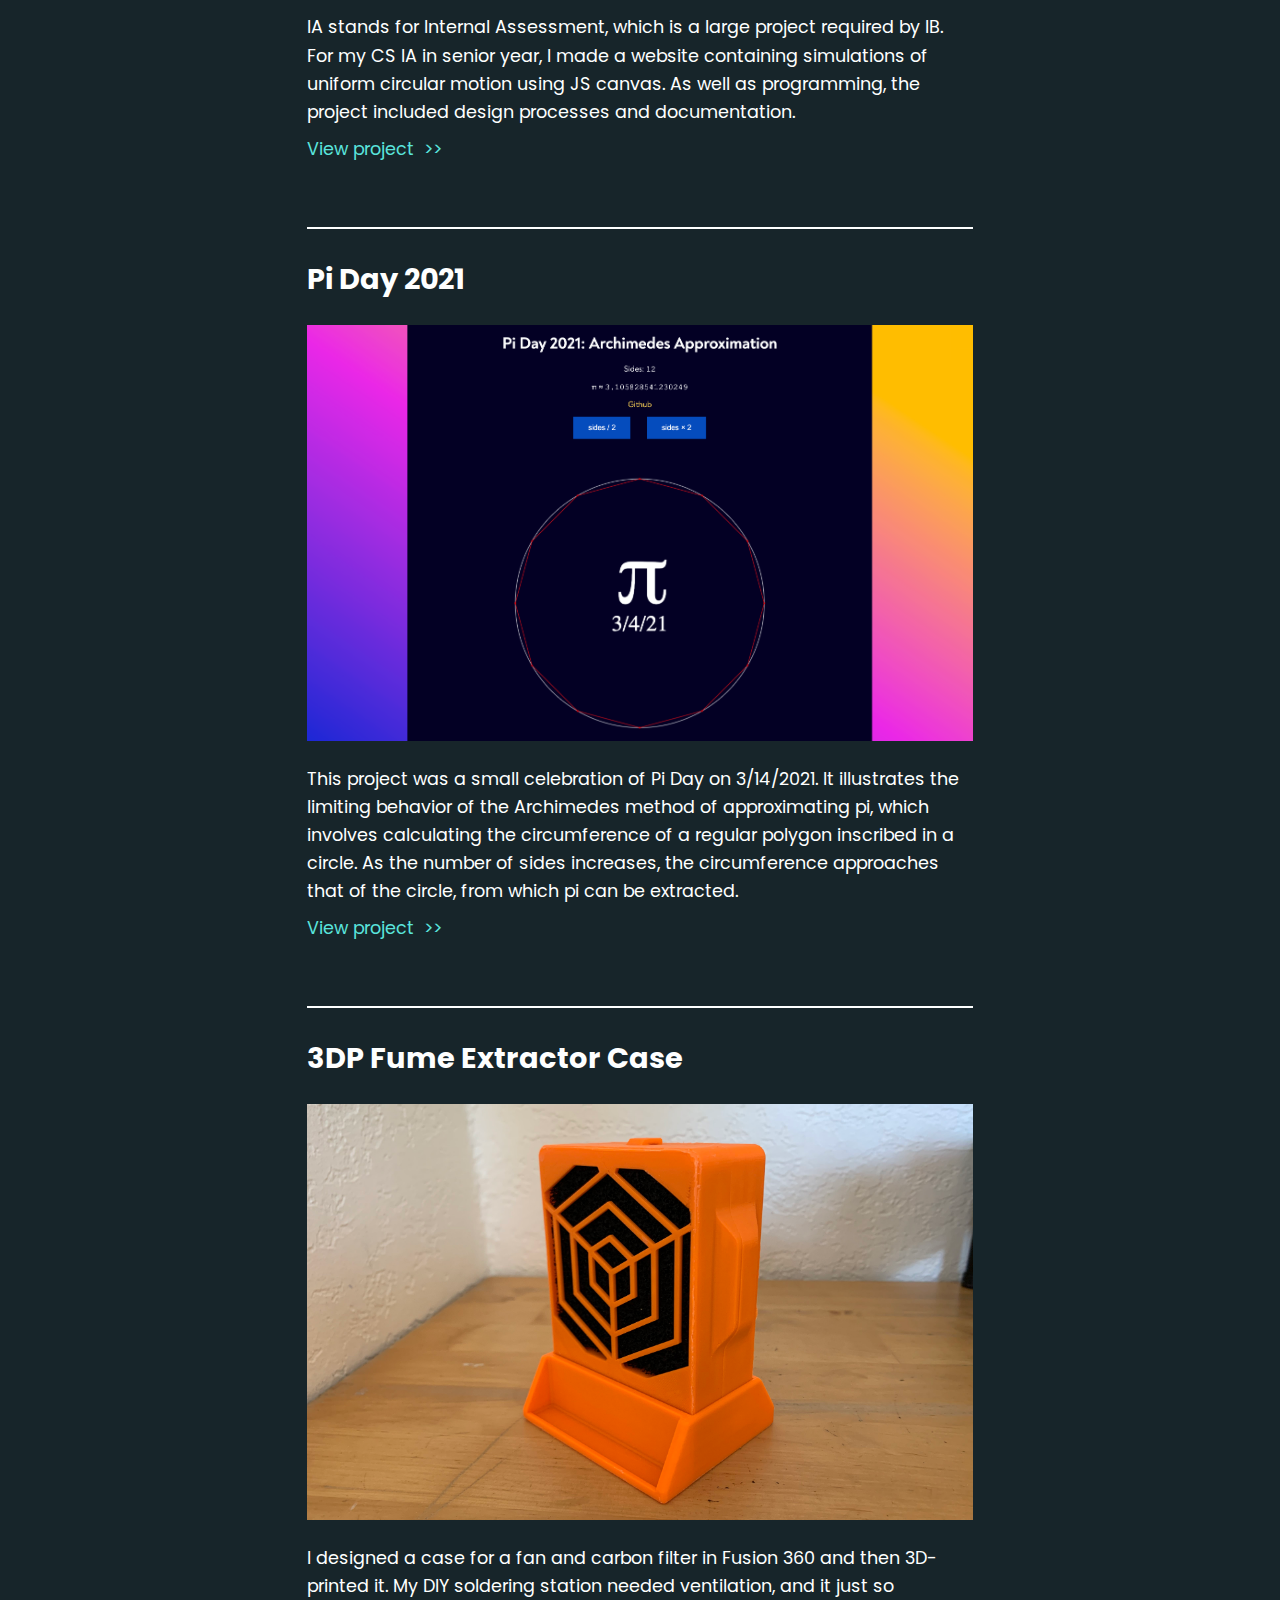
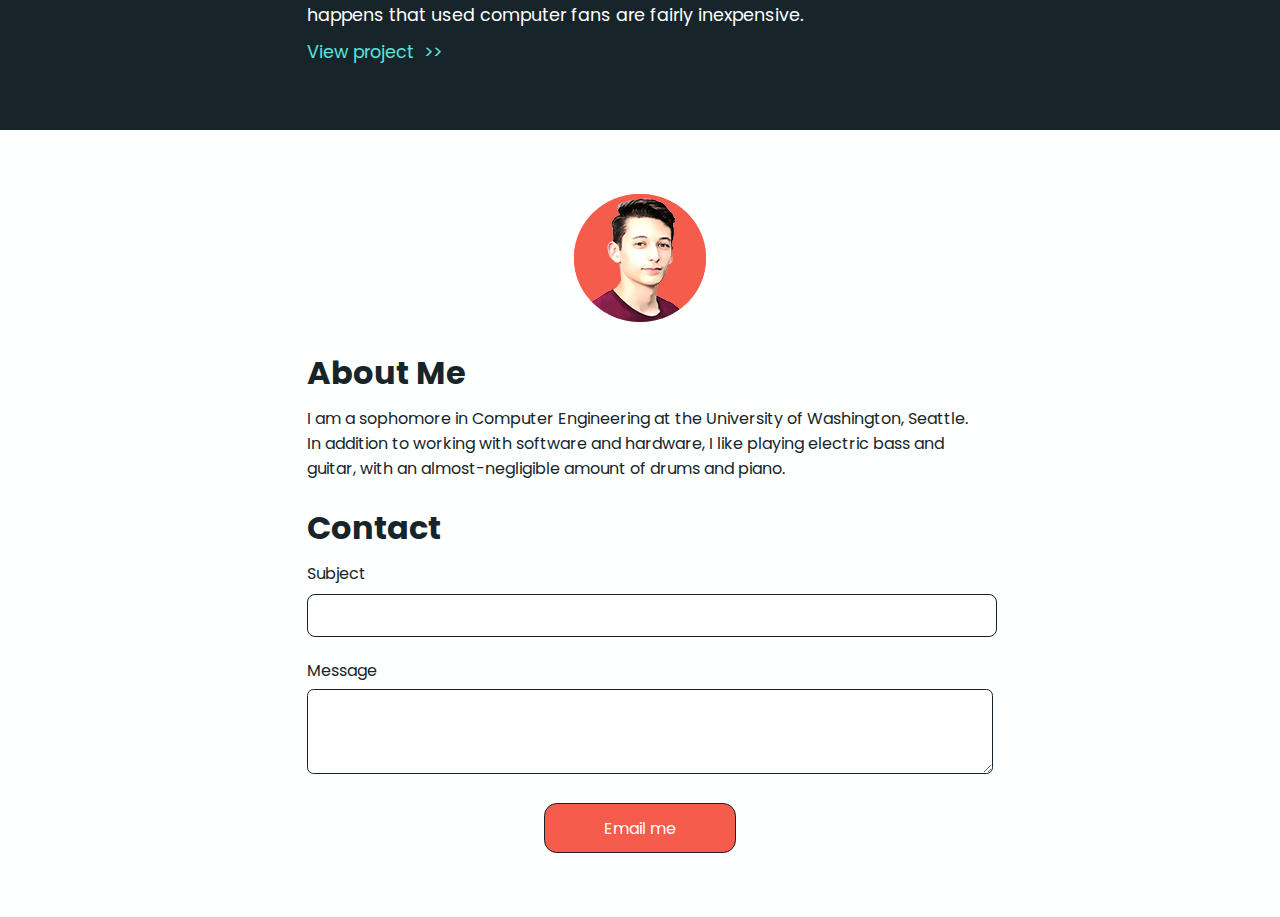
==== commit 48ece002: "Fix typos" ====
--- a/index.html
+++ b/index.html
@@ -32,7 +32,7 @@
 	</div>
 	<div id="banneroverlay"></div>
 
-	<a class="trianglelink" href="https://github.com/nwager/nwager.github.io" target="_blank">
+	<a class="trianglelink" href="https://github.com/nwager/nwager.github.io">
 		<div class="triborder"></div>
 		<div class="triangle"></div>
 		<img class="githubimg" src="images/github.svg" alt="Github">
@@ -59,7 +59,7 @@
 			<h2 class="projHead">Pi Day 2021</h2>
 			<img src="images/pi-day-cap.png" alt="Screen cap of Archimedes' method of approximating Pi on my website">
 			<div class="description">
-				<p>This project was a small celebration of Pi Day on 3/14/2021. It illustrates the limiting behavior of Archimedes method pf approximating pi, which involves calculating the circumference of a regular polygon inscribed in a circle. As the number of sides increases, the circumference approaches that of the circle, from which pi can be extracted.</p>
+				<p>This project was a small celebration of Pi Day on 3/14/2021. It illustrates the limiting behavior of the Archimedes method of approximating pi, which involves calculating the circumference of a regular polygon inscribed in a circle. As the number of sides increases, the circumference approaches that of the circle, from which pi can be extracted.</p>
 				<p class="viewProj"><a href="https://nwager.github.io/pi-day-2021/" target="_blank">View project &nbsp>></a></p>
 			</div>
 		</div>
